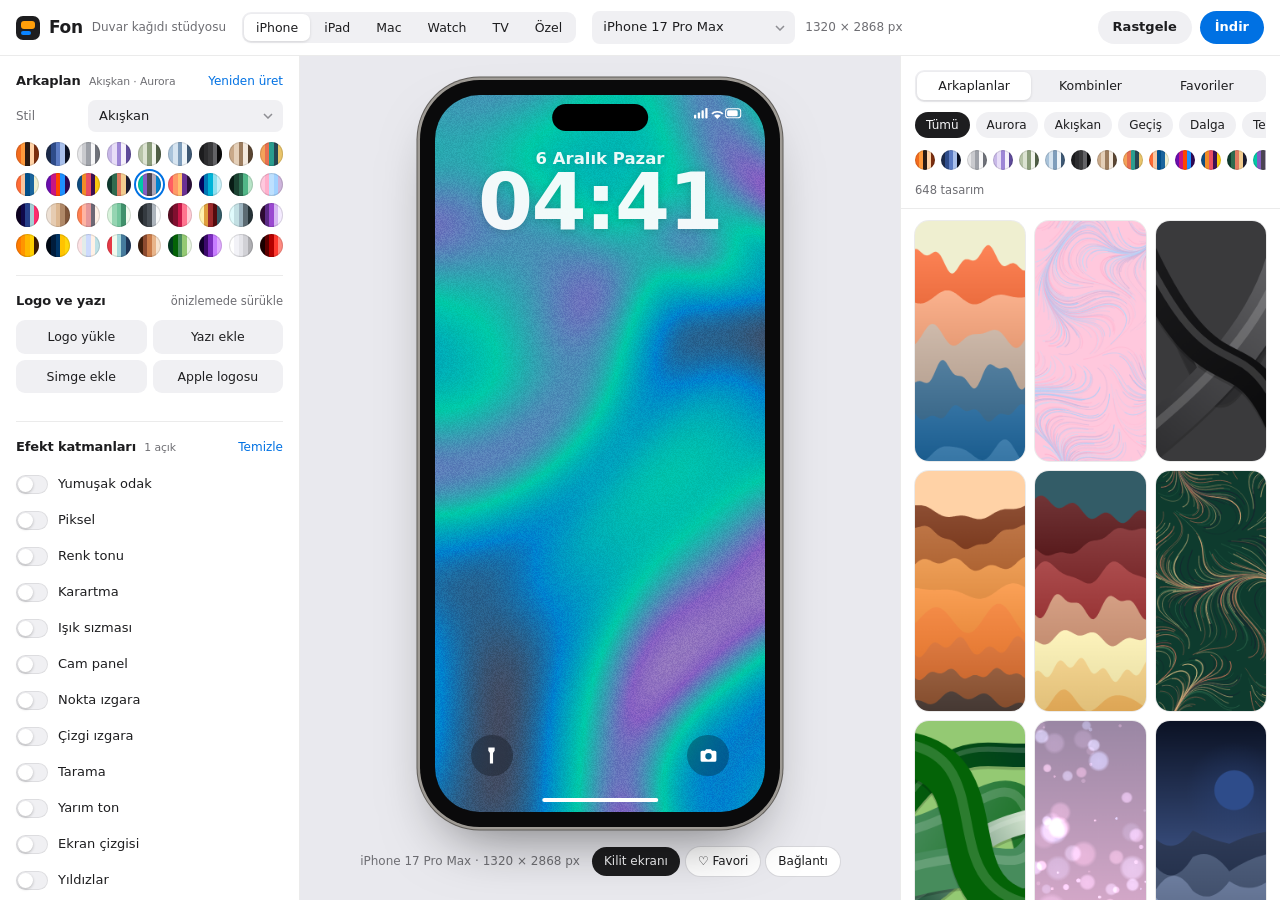
==== index.html @ 0c7acc18 "Fon: Apple cihazları için duvar kağıdı stüdyosu" ====
<!doctype html>
<html lang="tr">
<head>
<meta charset="utf-8">
<meta name="viewport" content="width=device-width, initial-scale=1">
<title>Fon · Apple duvar kağıdı stüdyosu</title>
<meta name="description" content="iPhone, iPad, Mac ve Apple Watch için yüzlerce arkaplan, birleştirilebilir efektler ve kendi logon. Cihazını seç, tam çözünürlükte indir.">
<link rel="stylesheet" href="styles.css">
</head>
<body>
<header class="top">
  <div class="brand"><span class="mark" aria-hidden="true"></span><b>Fon</b><span class="sub">Duvar kağıdı stüdyosu</span></div>
  <nav class="seg" id="catSeg" aria-label="Cihaz ailesi"></nav>
  <div class="model">
    <select id="modelSel" class="sel" aria-label="Model"></select>
    <span id="resLbl" class="res"></span>
  </div>
  <div class="actions">
    <button id="btnRandom" class="btn ghost" title="Rastgele tasarım (R)">Rastgele</button>
    <button id="btnDownload" class="btn primary">İndir</button>
  </div>
</header>

<main class="app">
  <aside class="panel left">
    <section class="sec" id="bgSec"></section>
    <section class="sec" id="elSec"></section>
    <section class="sec" id="fxSec"></section>
    <section class="sec" id="outSec"></section>
  </aside>

  <section class="stage" id="stage">
    <div class="dev" id="dev">
      <div class="bezel" id="bezel">
        <div class="screen" id="screen">
          <canvas id="preview"></canvas>
          <div class="chrome" id="chrome"></div>
        </div>
      </div>
      <div class="base" aria-hidden="true"></div>
      <div class="stand" aria-hidden="true"></div>
    </div>
    <div class="stagebar">
      <span id="devInfo" class="dev-info"></span>
      <div class="sb-actions">
        <button class="chip-btn" id="btnLock" aria-pressed="true">Kilit ekranı</button>
        <button class="chip-btn" id="btnFav">♡ Favori</button>
        <button class="chip-btn" id="btnLink">Bağlantı</button>
      </div>
    </div>
  </section>

  <aside class="panel right">
    <div class="lib-head">
      <div class="seg lib-tabs" id="libTabs">
        <button data-tab="bg">Arkaplanlar</button>
        <button data-tab="combo">Kombinler</button>
        <button data-tab="fav">Favoriler</button>
      </div>
      <div class="chips" id="genChips"></div>
      <div class="chips pals" id="palChips"></div>
      <div class="lib-count" id="libCount"></div>
    </div>
    <div class="grid" id="grid"></div>
  </aside>
</main>

<input type="file" id="fileIn" accept="image/*" hidden>
<div class="toast" id="toast" role="status" aria-live="polite"></div>

<script src="js/data.js"></script>
<script src="js/gen.js"></script>
<script src="js/app.js"></script>
</body>
</html>
---- styles.css ----
:root {
  --bg: #f5f5f7; --panel: #ffffff; --panel2: #f0f0f3; --seg-on: #ffffff;
  --line: rgba(0,0,0,.08); --text: #1d1d1f; --mute: #6e6e73;
  --accent: #0071e3; --stage: #e9e9ee;
  color-scheme: light;
}
@media (prefers-color-scheme: dark) {
  :root:not([data-theme="light"]) {
    --bg: #000000; --panel: #161618; --panel2: #262628; --seg-on: #48484a;
    --line: rgba(255,255,255,.09); --text: #f5f5f7; --mute: #98989d;
    --accent: #2997ff; --stage: #0b0b0d;
    color-scheme: dark;
  }
}
:root[data-theme="dark"] {
  --bg: #000000; --panel: #161618; --panel2: #262628; --seg-on: #48484a;
  --line: rgba(255,255,255,.09); --text: #f5f5f7; --mute: #98989d;
  --accent: #2997ff; --stage: #0b0b0d; color-scheme: dark;
}

* { box-sizing: border-box; }
[hidden] { display: none !important; }
html, body { margin: 0; height: 100%; }
body {
  background: var(--bg); color: var(--text);
  font: 13px/1.4 -apple-system, BlinkMacSystemFont, "SF Pro Text", "Inter", "Segoe UI", system-ui, sans-serif;
  -webkit-font-smoothing: antialiased; overflow: hidden;
}
button { font: inherit; color: inherit; }

/* ---------- üst bar */
.top {
  height: 56px; display: flex; align-items: center; gap: 16px; padding: 0 16px;
  border-bottom: 1px solid var(--line); background: var(--panel); position: relative; z-index: 5;
}
.brand { display: flex; align-items: center; gap: 9px; min-width: 210px; }
.mark { width: 24px; height: 24px; border-radius: 7px; background: var(--text); position: relative; overflow: hidden; flex: none; }
.mark::before { content: ""; position: absolute; left: 5px; right: 5px; top: 5px; height: 8px; border-radius: 3px; background: #ff9f0a; }
.mark::after { content: ""; position: absolute; left: 5px; right: 9px; bottom: 5px; height: 4px; border-radius: 2px; background: #0a84ff; }
.brand b { font-size: 17px; letter-spacing: -.02em; }
.brand .sub { color: var(--mute); font-size: 12px; }

.seg { display: inline-flex; background: var(--panel2); border-radius: 9px; padding: 2px; gap: 2px; }
.seg button { all: unset; cursor: pointer; padding: 5px 12px; border-radius: 7px; font-weight: 500; font-size: 12.5px; white-space: nowrap; }
.seg button.on { background: var(--seg-on); box-shadow: 0 1px 3px rgba(0,0,0,.12); }
.seg button:focus-visible, .btn:focus-visible, .tile:focus-visible { outline: 2px solid var(--accent); outline-offset: 2px; }

.model { display: flex; align-items: center; gap: 10px; min-width: 0; }
.sel {
  appearance: none; -webkit-appearance: none; border: 0; border-radius: 8px; font: inherit; color: var(--text);
  background: var(--panel2) url("data:image/svg+xml,%3Csvg xmlns='http://www.w3.org/2000/svg' width='10' height='6'%3E%3Cpath d='M1 1l4 4 4-4' fill='none' stroke='%238e8e93' stroke-width='1.5'/%3E%3C/svg%3E") no-repeat right 10px center;
  padding: 7px 30px 7px 11px; max-width: 100%; cursor: pointer;
}
.res { color: var(--mute); font-variant-numeric: tabular-nums; white-space: nowrap; font-size: 12px; }
.actions { margin-left: auto; display: flex; gap: 8px; }
.btn { all: unset; cursor: pointer; padding: 7px 15px; border-radius: 99px; font-weight: 600; font-size: 13px; text-align: center; transition: transform .1s; }
.btn.primary { background: var(--accent); color: #fff; }
.btn.ghost { background: var(--panel2); }
.btn.block { display: block; margin-top: 8px; }
.btn:active { transform: scale(.97); }
.btn[disabled] { opacity: .5; pointer-events: none; }

/* ---------- yerleşim */
.app { display: grid; grid-template-columns: 300px minmax(0, 1fr) 380px; height: calc(100vh - 56px); height: calc(100dvh - 56px); }
.panel { overflow: auto; background: var(--panel); min-height: 0; }
.left { border-right: 1px solid var(--line); padding: 16px 16px 40px; }
.right { border-left: 1px solid var(--line); display: flex; flex-direction: column; }

.sec { padding-bottom: 18px; margin-bottom: 16px; border-bottom: 1px solid var(--line); }
.sec:last-child { border: 0; margin: 0; }
.sec-h { display: flex; align-items: center; justify-content: space-between; margin-bottom: 10px; gap: 8px; }
.sec-h h3 { margin: 0; font-size: 13px; font-weight: 600; letter-spacing: -.01em; }
.sec-h small { color: var(--mute); font-weight: 400; margin-left: 4px; }
.mini { all: unset; cursor: pointer; font-size: 12px; color: var(--accent); font-weight: 500; }
.hint { color: var(--mute); font-size: 11.5px; margin: 6px 0 0; }

.ctl { display: grid; grid-template-columns: 62px 1fr; align-items: center; gap: 10px; margin: 7px 0; }
.ctl > label { color: var(--mute); font-size: 12px; }
.ctl .sel { width: 100%; }
input[type=range] { -webkit-appearance: none; appearance: none; width: 100%; height: 4px; background: var(--panel2); border-radius: 99px; margin: 8px 0; }
input[type=range]::-webkit-slider-thumb { -webkit-appearance: none; width: 16px; height: 16px; border-radius: 50%; background: #fff; box-shadow: 0 0 0 .5px rgba(0,0,0,.15), 0 2px 5px rgba(0,0,0,.2); cursor: pointer; }
input[type=range]::-moz-range-thumb { width: 16px; height: 16px; border: 0; border-radius: 50%; background: #fff; box-shadow: 0 0 0 .5px rgba(0,0,0,.15), 0 2px 5px rgba(0,0,0,.2); }
input[type=range]:disabled { opacity: .4; }
.clr { -webkit-appearance: none; appearance: none; width: 22px; height: 22px; border: 0; padding: 0; border-radius: 50%; background: none; cursor: pointer; flex: none; box-shadow: 0 0 0 1px var(--line); }
.clr::-webkit-color-swatch-wrapper { padding: 0; }
.clr::-webkit-color-swatch { border: none; border-radius: 50%; }
.clr::-moz-color-swatch { border: none; border-radius: 50%; }
.txt { width: 100%; border: 0; border-radius: 8px; background: var(--panel2); color: var(--text); font: inherit; padding: 8px 10px; resize: vertical; }
.num { width: 100%; border: 0; border-radius: 8px; background: var(--panel2); color: var(--text); font: inherit; padding: 7px 9px; font-variant-numeric: tabular-nums; }

.pal-grid { display: grid; grid-template-columns: repeat(9, 1fr); gap: 7px; margin-top: 10px; }
.pal { all: unset; cursor: pointer; aspect-ratio: 1; border-radius: 50%; box-shadow: inset 0 0 0 1px rgba(0,0,0,.12); }
.pal.on { outline: 2px solid var(--accent); outline-offset: 2px; }

/* anahtar */
.sw { position: relative; display: inline-block; width: 32px; height: 19px; flex: none; }
.sw input { position: absolute; opacity: 0; inset: 0; margin: 0; cursor: pointer; z-index: 1; }
.sw span { position: absolute; inset: 0; border-radius: 99px; background: var(--panel2); box-shadow: inset 0 0 0 1px var(--line); transition: background .15s; }
.sw span::after { content: ""; position: absolute; top: 2px; left: 2px; width: 15px; height: 15px; border-radius: 50%; background: #fff; box-shadow: 0 1px 3px rgba(0,0,0,.25); transition: transform .15s; }
.sw input:checked + span { background: #34c759; }
.sw input:checked + span::after { transform: translateX(13px); }
.sw input:focus-visible + span { outline: 2px solid var(--accent); outline-offset: 2px; }
.row { display: flex; align-items: center; gap: 10px; margin: 8px 0; }
.row .grow { flex: 1; }

.fx { padding: 4px 0; }
.fx-top { display: flex; align-items: center; gap: 10px; min-height: 28px; }
.fx-top .nm { flex: 1; }
.fx-body { display: flex; align-items: center; gap: 10px; padding-left: 42px; }
.fx:not(.on) .fx-body { display: none; }

.add-row { display: grid; grid-template-columns: 1fr 1fr; gap: 6px; }
.add-row button { all: unset; cursor: pointer; background: var(--panel2); border-radius: 9px; padding: 8px 10px; font-size: 12.5px; font-weight: 500; text-align: center; }
.add-row button:hover { background: color-mix(in srgb, var(--panel2) 80%, var(--text) 8%); }
.glyph-pop { display: grid; grid-template-columns: repeat(6, 1fr); gap: 6px; margin-top: 8px; }
.glyph-pop[hidden] { display: none; }
.glyph-pop button { all: unset; cursor: pointer; aspect-ratio: 1; border-radius: 8px; background: var(--panel2); display: grid; place-items: center; }
.glyph-pop button.on { box-shadow: inset 0 0 0 2px var(--accent); }
.glyph-pop svg { width: 55%; height: 55%; fill: var(--text); }

.el-list { list-style: none; margin: 10px 0 0; padding: 0; display: flex; flex-direction: column; gap: 4px; }
.el-list li { display: flex; align-items: center; gap: 8px; padding: 6px 6px 6px 8px; border-radius: 9px; cursor: pointer; }
.el-list li.on { background: color-mix(in srgb, var(--accent) 14%, transparent); }
.el-list .ic { width: 26px; height: 26px; border-radius: 6px; background: var(--panel2); display: grid; place-items: center; overflow: hidden; flex: none; font-size: 13px; }
.el-list .ic img { width: 100%; height: 100%; object-fit: contain; }
.el-list .ic svg { width: 60%; height: 60%; fill: currentColor; }
.el-list .nm { flex: 1; min-width: 0; white-space: nowrap; overflow: hidden; text-overflow: ellipsis; }
.el-list li button { all: unset; cursor: pointer; width: 22px; height: 22px; border-radius: 6px; display: grid; place-items: center; color: var(--mute); font-size: 12px; }
.el-list li button:hover { background: var(--panel2); color: var(--text); }
.el-edit { margin-top: 10px; padding: 10px 12px; border-radius: 12px; background: var(--panel2); }
.el-edit:empty { display: none; }
.el-edit input[type=range] { background: var(--panel); }
.el-edit .txt, .el-edit .sel, .el-edit .num { background: var(--panel); }
.el-edit .seg { background: var(--panel); }
.el-edit .seg button.on { background: var(--panel2); }
.pos-grid { display: grid; grid-template-columns: repeat(3, 26px); gap: 4px; }
.pos-grid button { all: unset; cursor: pointer; width: 26px; height: 18px; border-radius: 5px; background: var(--panel); display: grid; place-items: center; }
.pos-grid button::after { content: ""; width: 5px; height: 5px; border-radius: 50%; background: var(--mute); }
.pos-grid button:hover::after { background: var(--accent); }

/* ---------- sahne */
.stage { position: relative; display: flex; flex-direction: column; align-items: center; justify-content: center; gap: 20px; background: var(--stage); overflow: hidden; min-height: 0; padding: 24px; }
.dev { position: relative; display: flex; flex-direction: column; align-items: center; }
.bezel { background: #0a0a0b; position: relative; z-index: 1; box-shadow: 0 30px 60px -25px rgba(0,0,0,.5), 0 0 0 1px rgba(255,255,255,.05); }
.dev[data-kind=phone] .bezel { box-shadow: 0 0 0 2.5px #9f9b95, 0 0 0 3.5px #5f5c58, 0 30px 60px -25px rgba(0,0,0,.55); }
.dev[data-kind=tablet] .bezel { box-shadow: 0 0 0 2px #8e8e93, 0 30px 60px -25px rgba(0,0,0,.5); }
.dev[data-kind=watch] .bezel { box-shadow: 0 0 0 3px #3a3a3c, 0 0 0 5px #9f9b95, 0 24px 40px -20px rgba(0,0,0,.55); }
.dev[data-kind=custom] .bezel { box-shadow: 0 18px 40px -20px rgba(0,0,0,.4); }
.screen { position: relative; overflow: hidden; container-type: size; background: #000; }
.screen canvas { position: absolute; inset: 0; width: 100%; height: 100%; display: block; touch-action: none; cursor: grab; }
.screen canvas.dragging { cursor: grabbing; }
.chrome { position: absolute; inset: 0; pointer-events: none; color: #fff; text-shadow: 0 1px 8px rgba(0,0,0,.18); }
.base, .stand { display: none; }
.dev[data-kind=laptop] .base { display: block; background: #c6c7cb; border-radius: 0 0 14% 14% / 0 0 100% 100%; position: relative; box-shadow: inset 0 2px 0 rgba(255,255,255,.5), 0 18px 30px -18px rgba(0,0,0,.5); }
.dev[data-kind=laptop] .base::before { content: ""; position: absolute; left: 50%; top: 0; transform: translateX(-50%); width: 14%; height: 45%; border-radius: 0 0 10px 10px; background: #a7a8ac; }
.dev[data-kind=desktop] .stand, .dev[data-kind=tv] .stand { display: block; background: #b9babe; clip-path: polygon(22% 0, 78% 0, 100% 100%, 0 100%); }
.dev[data-kind=desktop] .bezel { background: #0a0a0b; }

/* kilit ekranı katmanı (yalnız önizleme) */
.c-island { position: absolute; top: 2.6cqw; left: 50%; transform: translateX(-50%); width: 29cqw; height: 8.4cqw; border-radius: 99px; background: #000; }
.c-notch { position: absolute; top: 0; left: 50%; transform: translateX(-50%); width: 41cqw; height: 7.4cqw; border-radius: 0 0 5cqw 5cqw; background: #000; }
.c-status { position: absolute; top: 4cqw; right: 7cqw; display: flex; gap: 1.6cqw; align-items: center; }
.c-status svg { height: 3.2cqw; fill: #fff; }
.c-date { position: absolute; left: 0; right: 0; text-align: center; top: 7.3cqh; font-size: 5cqw; font-weight: 600; opacity: .92; }
.c-time { position: absolute; left: 0; right: 0; text-align: center; top: 9cqh; font-size: 24cqw; font-weight: 700; line-height: 1.05; letter-spacing: -.02em; font-family: ui-rounded, -apple-system, system-ui, sans-serif; opacity: .94; }
.dev[data-home] .c-date { top: 13cqh; }
.dev[data-home] .c-time { top: 15cqh; }
.c-qa { position: absolute; bottom: 5cqh; width: 12.5cqw; height: 12.5cqw; border-radius: 50%; background: rgba(0,0,0,.28); display: grid; place-items: center; -webkit-backdrop-filter: blur(10px); backdrop-filter: blur(10px); }
.c-qa svg { width: 46%; height: 46%; fill: #fff; }
.c-qa.l { left: 11cqw; } .c-qa.r { right: 11cqw; }
.c-home { position: absolute; bottom: 1.4cqh; left: 50%; transform: translateX(-50%); width: 35cqw; height: 1.3cqw; border-radius: 99px; background: #fff; }
.c-tdate { position: absolute; left: 0; right: 0; text-align: center; top: 6cqh; font-size: 3.6cqw; font-weight: 600; }
.c-ttime { position: absolute; left: 0; right: 0; text-align: center; top: 8cqh; font-size: 17cqw; font-weight: 700; line-height: 1.05; font-family: ui-rounded, -apple-system, system-ui, sans-serif; }
.c-menu { position: absolute; top: 0; left: 0; right: 0; height: 3.2cqh; display: flex; align-items: center; gap: 1.4cqw; padding: 0 1.3cqw; font-size: .9cqw; font-weight: 500; background: rgba(255,255,255,.16); -webkit-backdrop-filter: blur(20px); backdrop-filter: blur(20px); text-shadow: none; }
.c-menu b { font-weight: 700; }
.c-menu .r { margin-left: auto; }
.c-mnotch { position: absolute; top: 0; left: 50%; transform: translateX(-50%); width: 12cqw; height: 3.2cqh; background: #000; border-radius: 0 0 .7cqw .7cqw; }
.c-dock { position: absolute; bottom: .8cqh; left: 50%; transform: translateX(-50%); display: flex; gap: .45cqw; padding: .45cqw; border-radius: 1.5cqw; background: rgba(255,255,255,.2); -webkit-backdrop-filter: blur(20px); backdrop-filter: blur(20px); box-shadow: inset 0 0 0 1px rgba(255,255,255,.25); }
.c-dock i { width: 3.4cqw; height: 3.4cqw; border-radius: 23%; display: block; }
.c-wtime { position: absolute; top: 5cqh; right: 9cqw; font-size: 15cqw; font-weight: 600; font-family: ui-rounded, -apple-system, system-ui, sans-serif; }

.stagebar { display: flex; align-items: center; gap: 12px; flex-wrap: wrap; justify-content: center; }
.dev-info { color: var(--mute); font-size: 12px; font-variant-numeric: tabular-nums; }
.sb-actions { display: flex; gap: 6px; }
.chip-btn { all: unset; cursor: pointer; padding: 6px 12px; border-radius: 99px; background: var(--panel); font-size: 12px; font-weight: 500; box-shadow: 0 0 0 1px var(--line); }
.chip-btn[aria-pressed=true] { background: var(--text); color: var(--bg); box-shadow: none; }

/* ---------- kütüphane */
.lib-head { padding: 14px 14px 10px; border-bottom: 1px solid var(--line); display: flex; flex-direction: column; gap: 10px; }
.lib-tabs { width: 100%; }
.lib-tabs button { flex: 1; text-align: center; }
.chips { display: flex; gap: 6px; overflow-x: auto; scrollbar-width: none; padding-bottom: 2px; }
.chips::-webkit-scrollbar { display: none; }
.chip { all: unset; cursor: pointer; padding: 5px 11px; border-radius: 99px; background: var(--panel2); font-size: 12px; white-space: nowrap; flex: none; }
.chip.on { background: var(--text); color: var(--bg); }
.pals .pal { width: 20px; height: 20px; flex: none; }
.lib-count { color: var(--mute); font-size: 11.5px; }
.grid { flex: 1; overflow: auto; padding: 12px 14px 30px; display: grid; grid-template-columns: repeat(auto-fill, minmax(var(--tmin, 92px), 1fr)); gap: 10px; align-content: start; grid-auto-rows: max-content; }
.tile { all: unset; cursor: pointer; position: relative; border-radius: var(--trad, 12px); overflow: hidden; display: block; background: var(--panel2); box-shadow: 0 0 0 1px var(--line); transition: transform .12s; }
.tile:hover { transform: translateY(-2px); }
.tile canvas { width: 100%; height: auto; aspect-ratio: var(--ar, 9/19.5); display: block; }
.tile.on { box-shadow: 0 0 0 2.5px var(--accent); }
.tile .nm { position: absolute; left: 0; right: 0; bottom: 0; padding: 14px 7px 6px; font-size: 10.5px; line-height: 1.25; color: #fff; background: rgba(0,0,0,.45); opacity: 0; transition: opacity .15s; }
.tile:hover .nm, .tile:focus-visible .nm { opacity: 1; }
.tile .x { position: absolute; top: 5px; right: 5px; width: 20px; height: 20px; border-radius: 50%; background: rgba(0,0,0,.55); color: #fff; font-size: 10px; display: grid; place-items: center; opacity: 0; }
.tile:hover .x { opacity: 1; }
.empty { grid-column: 1 / -1; color: var(--mute); text-align: center; padding: 40px 10px; }

.toast { position: fixed; left: 50%; bottom: 24px; transform: translate(-50%, 20px); background: var(--text); color: var(--bg); padding: 10px 16px; border-radius: 99px; font-weight: 500; opacity: 0; pointer-events: none; transition: opacity .2s, transform .2s; z-index: 20; max-width: calc(100vw - 32px); text-align: center; }
.toast.show { opacity: 1; transform: translate(-50%, 0); }

/* ---------- duyarlı */
@media (max-width: 1240px) {
  .app { grid-template-columns: 280px minmax(0, 1fr) 320px; }
  .brand .sub { display: none; }
  .brand { min-width: 0; }
}
@media (max-width: 960px) {
  body { overflow: auto; }
  .top { flex-wrap: wrap; height: auto; padding: 10px 16px; gap: 10px; }
  .top .seg { order: 3; width: 100%; overflow-x: auto; }
  .top .seg button { flex: 1; text-align: center; }
  .model { order: 4; width: 100%; }
  .model .sel { flex: 1; }
  .app { display: flex; flex-direction: column; height: auto; }
  .stage { order: 1; height: 74vh; height: 74dvh; padding: 16px; }
  .right { order: 2; border: 0; border-top: 1px solid var(--line); }
  .grid { max-height: 72vh; max-height: 72dvh; }
  .left { order: 3; border: 0; border-top: 1px solid var(--line); overflow: visible; }
  .panel { overflow: visible; }
}
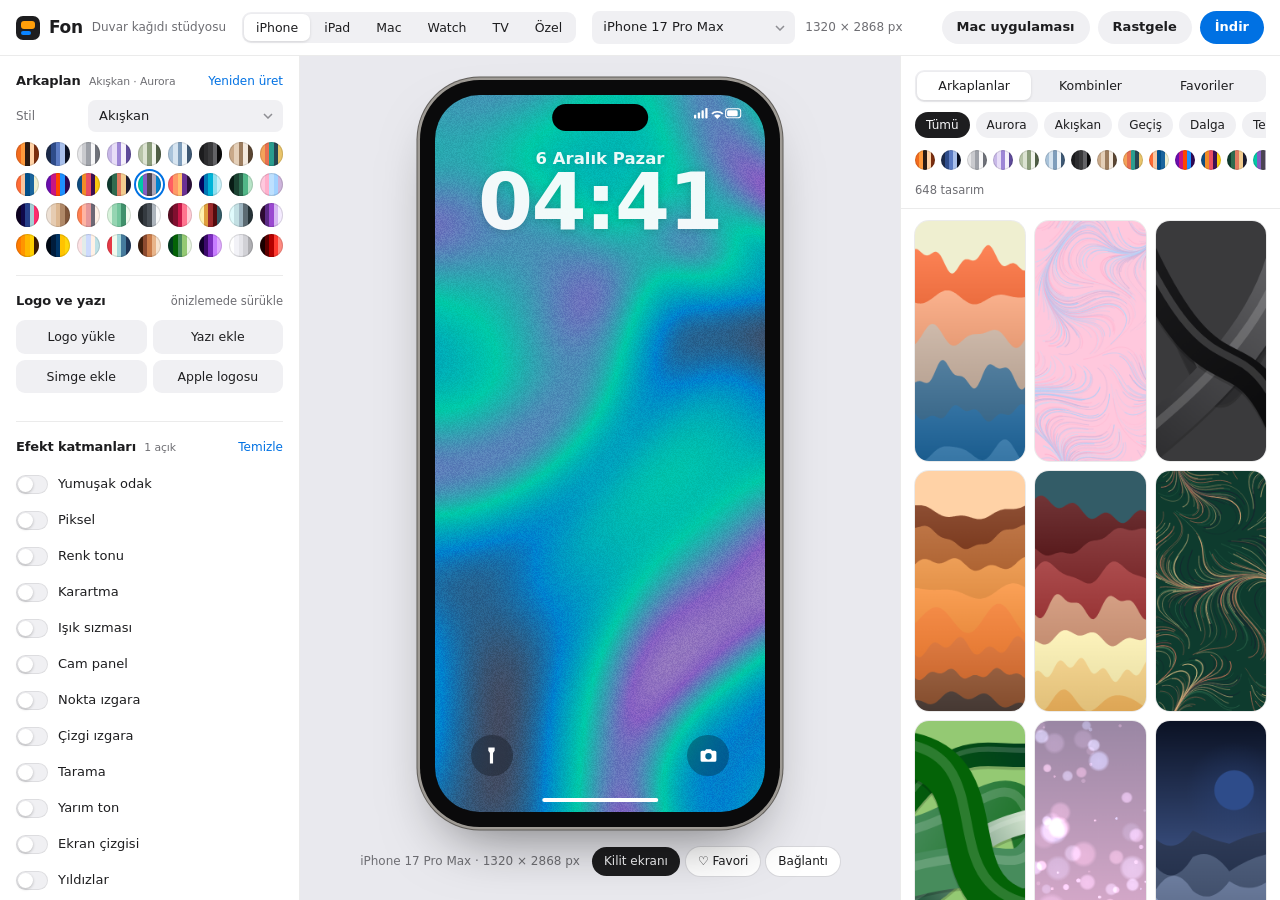
==== commit f4b3e654: "Mac uygulaması: Mac'e uygula, iPhone'a AirDrop/iCloud gönderimi ve siteden indirme bağlantısı" ====
--- a/index.html
+++ b/index.html
@@ -16,6 +16,7 @@
     <span id="resLbl" class="res"></span>
   </div>
   <div class="actions">
+    <a id="btnMacApp" class="btn ghost" href="indir/Fon-mac.zip" download title="macOS 13 ve sonrası · Apple Silicon ve Intel">Mac uygulaması</a>
     <button id="btnRandom" class="btn ghost" title="Rastgele tasarım (R)">Rastgele</button>
     <button id="btnDownload" class="btn primary">İndir</button>
   </div>
--- a/styles.css
+++ b/styles.css
@@ -229,3 +229,5 @@
   .left { order: 3; border: 0; border-top: 1px solid var(--line); overflow: visible; }
   .panel { overflow: visible; }
 }
+
+@media (max-width: 960px) { #btnMacApp { display: none; } }
